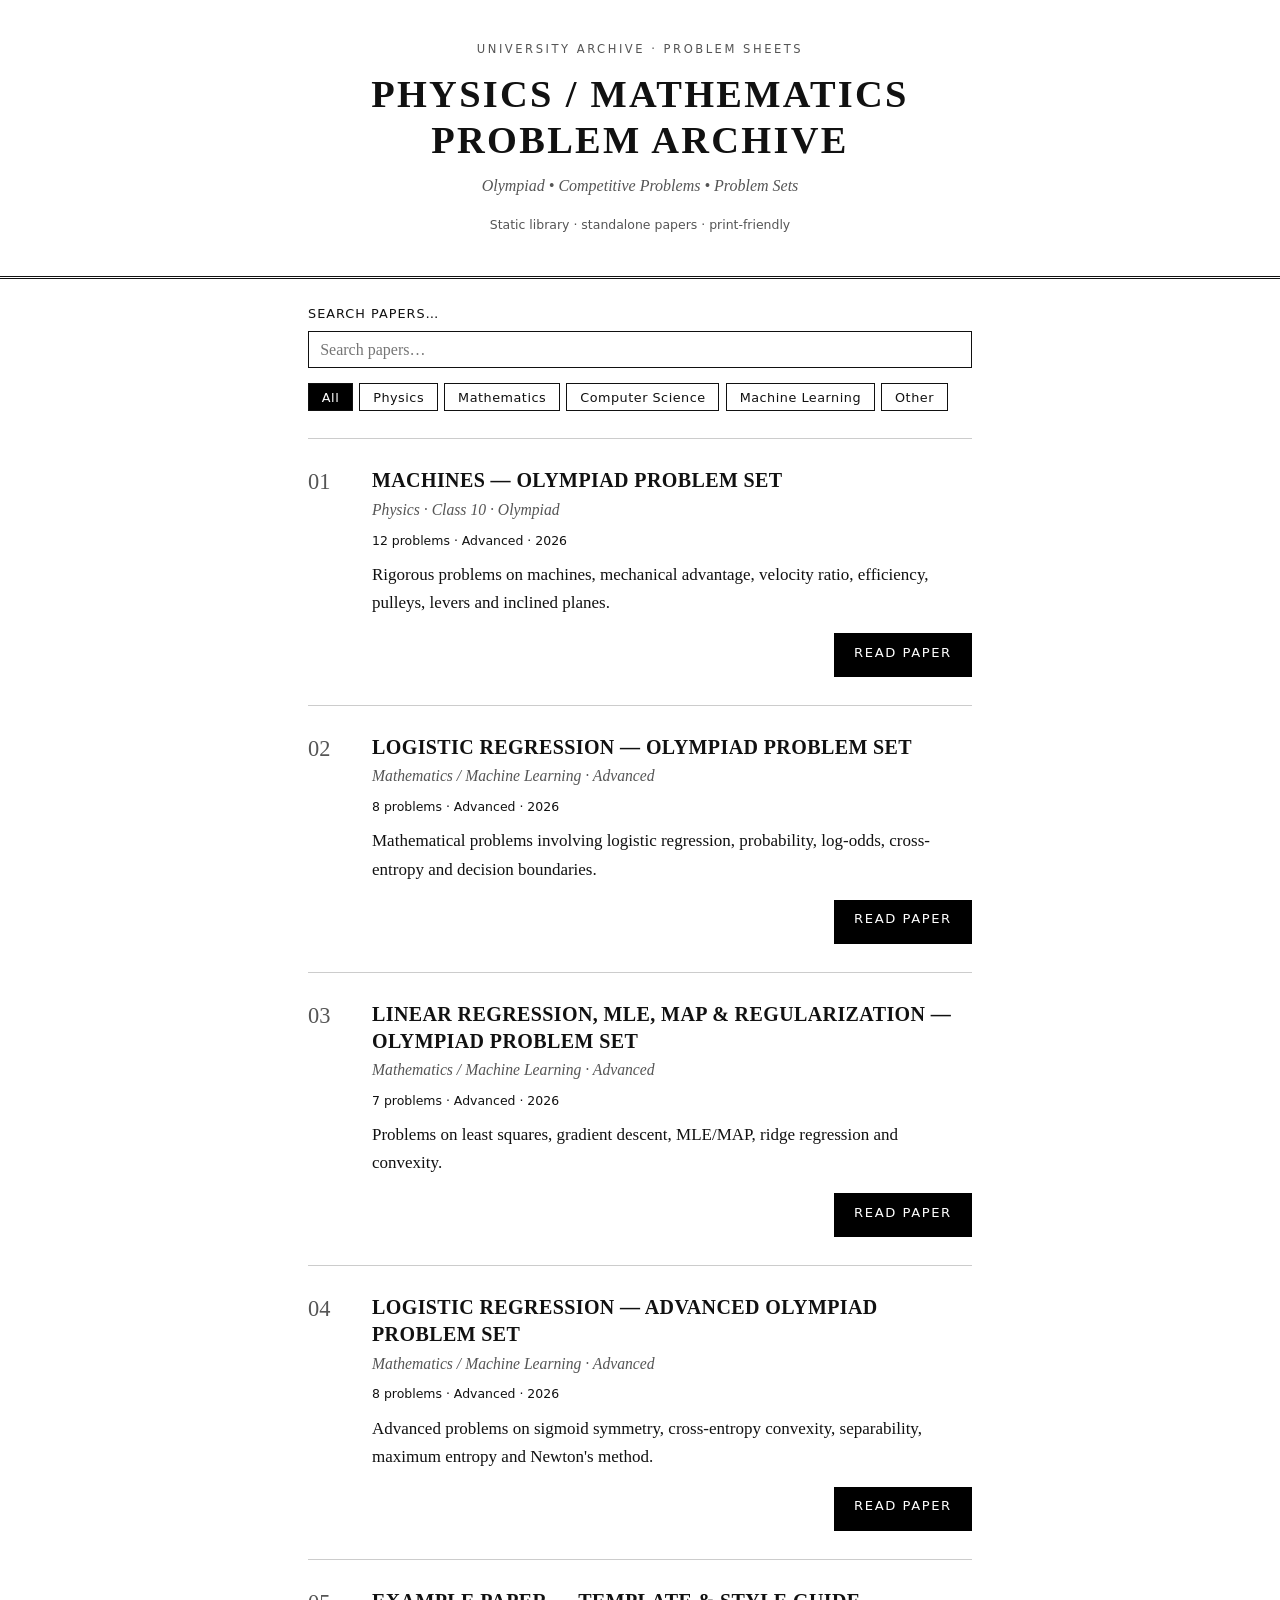
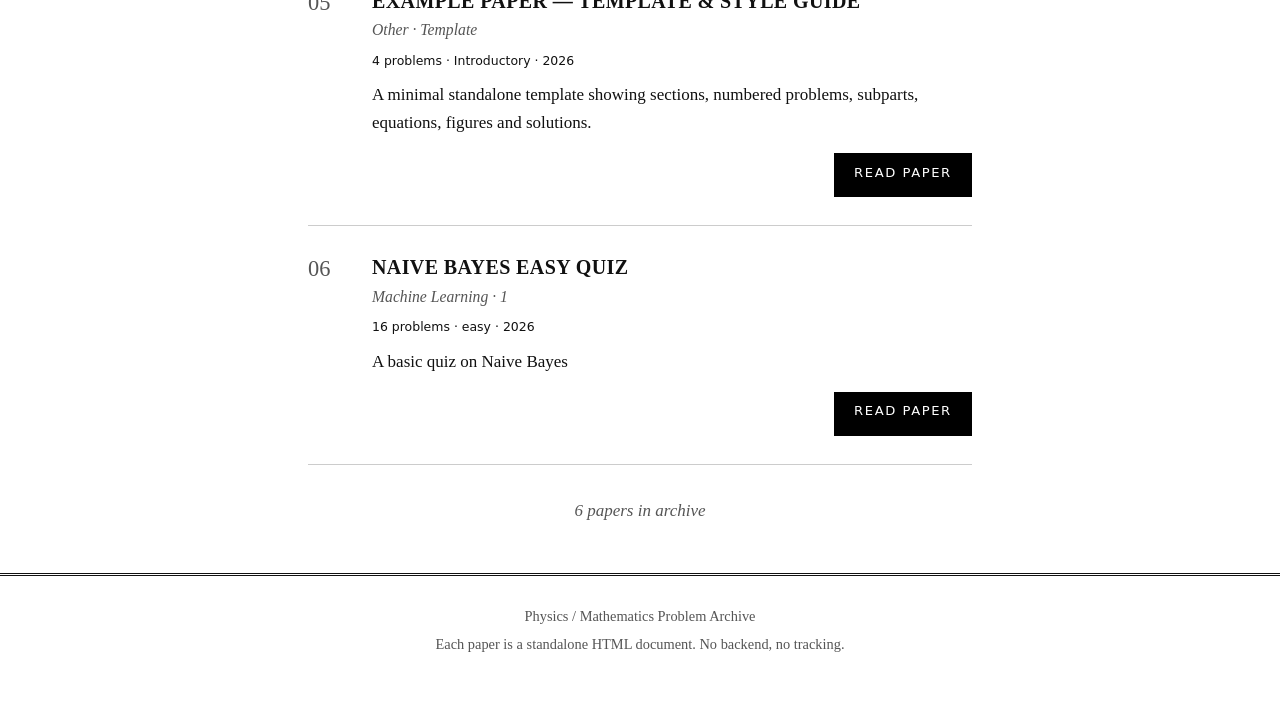
==== index.html @ 0d59bd81 "adding files" ====
<!DOCTYPE html>
<html lang="en">
<head>
  <meta charset="utf-8">
  <meta name="viewport" content="width=device-width, initial-scale=1">
  <title>Physics / Mathematics Problem Archive</title>
  <meta name="description" content="A static archive of olympiad and competitive problem sets in physics and mathematics.">
  <link rel="stylesheet" href="assets/css/shared.css">
</head>
<body>
  <a class="skip-link" href="#catalogue-heading">Skip to paper catalogue</a>

  <header class="archive-header">
    <p class="archive-kicker">University Archive &middot; Problem Sheets</p>
    <h1 class="archive-title">Physics / Mathematics<br>Problem Archive</h1>
    <p class="archive-subtitle">Olympiad &bull; Competitive Problems &bull; Problem Sets</p>
    <p class="archive-meta">Static library &middot; standalone papers &middot; print-friendly</p>
  </header>

  <main class="archive-main">
    <section class="controls" aria-labelledby="catalogue-heading">
      <h2 id="catalogue-heading" style="position:absolute;left:-9999px;width:1px;height:1px;overflow:hidden;">Paper catalogue</h2>
      <label for="search">Search papers&hellip;</label>
      <div class="search-row">
        <input type="search" id="search" name="search"
               placeholder="Search papers&hellip;"
               autocomplete="off"
               aria-describedby="archive-count">
      </div>
      <ul class="filters" id="filters" aria-label="Filter by subject">
        <!-- Filter buttons are generated by assets/js/archive.js -->
        <li><button type="button" aria-pressed="true">All</button></li>
      </ul>
    </section>

    <ol class="catalogue" id="catalogue" aria-live="polite">
      <!-- Paper entries are generated by assets/js/archive.js from the
           PAPER DATABASE array below. Do not hand-write entries here. -->
    </ol>

    <p class="no-results" id="no-results" hidden>No papers match your search.</p>
    <p class="archive-count" id="archive-count" role="status"></p>
  </main>

  <footer class="archive-footer">
    <p>Physics / Mathematics Problem Archive</p>
    <p>Each paper is a standalone HTML document. No backend, no tracking.</p>
  </footer>

  <!-- ================================================================
       PAPER DATABASE
       Add new papers here. Three steps:
         1. Create papers/your_paper.html (standalone document).
         2. Put it inside /papers/.
         3. Add one object below.
       `file` must be a RELATIVE path (no leading slash) so the site
       works under a GitHub Pages subpath like user.github.io/repo/.
       ================================================================ -->
  <script>
    const papers = [
      {
        title: "Machines \u2014 Olympiad Problem Set",
        file: "papers/machines_olympiad.html",
        category: "Physics",
        level: "Class 10 \u00B7 Olympiad",
        difficulty: "Advanced",
        problems: 12,
        year: "2026",
        description: "Rigorous problems on machines, mechanical advantage, velocity ratio, efficiency, pulleys, levers and inclined planes."
      },
      {
        title: "Logistic Regression \u2014 Olympiad Problem Set",
        file: "papers/logistic_regression.html",
        category: "Mathematics / Machine Learning",
        level: "Advanced",
        difficulty: "Advanced",
        problems: 8,
        year: "2026",
        description: "Mathematical problems involving logistic regression, probability, log-odds, cross-entropy and decision boundaries."
      },
      {
        title: "Linear Regression, MLE, MAP & Regularization — Olympiad Problem Set",
        file: "papers/linear_regression_advanced.html",
        category: "Mathematics / Machine Learning",
        level: "Advanced",
        difficulty: "Advanced",
        problems: 7,
        year: "2026",
        description: "Problems on least squares, gradient descent, MLE/MAP, ridge regression and convexity."
      },
      {
        title: "Logistic Regression — Advanced Olympiad Problem Set",
        file: "papers/logistic_regression_advanced.html",
        category: "Mathematics / Machine Learning",
        level: "Advanced",
        difficulty: "Advanced",
        problems: 8,
        year: "2026",
        description: "Advanced problems on sigmoid symmetry, cross-entropy convexity, separability, maximum entropy and Newton's method."
      },
      {
        title: "Example Paper \u2014 Template & Style Guide",
        file: "papers/example_paper.html",
        category: "Other",
        level: "Template",
        difficulty: "Introductory",
        problems: 4,
        year: "2026",
        description: "A minimal standalone template showing sections, numbered problems, subparts, equations, figures and solutions."
      },
      {
        title: "Naive Bayes Easy Quiz",
        file: "papers/naive_bayes_quiz.html",
        category: "Machine Learning",
        level: "1",
        difficulty: "easy",
        problems: 16,
        year: "2026",
        description: "A basic quiz on Naive Bayes"
      }
];
  </script>
  <script src="assets/js/archive.js"></script>
</body>
</html>
---- assets/css/shared.css ----
/* ==========================================================================
   shared.css — Problem Archive
   Plain black-and-white academic theme. No frameworks.
   Used by index.html (library) and optionally by papers/*.html.
   Papers in /papers/ are fully standalone (embedded styles) so this file
   is NOT required for them to render. It is the single stylesheet for the
   homepage / archive chrome.
   All paths that reference this file must be relative (GitHub Pages subpath
   safe). e.g. from index.html:  assets/css/shared.css
              from papers/x.html: ../assets/css/shared.css (optional)
   ========================================================================== */

:root {
  --ink: #111;
  --paper: #fff;
  --muted: #555;
  --rule: #111;
  --hairline: #ccc;
  --focus: #000;
  --max-width: 44rem;
  --serif: "Latin Modern Roman", "Computer Modern", "CMU Serif",
           "STIX Two Text", "TeX Gyre Termes", "Times New Roman", Times, serif;
  --sans: "Latin Modern Sans", "Computer Modern Sans", system-ui, -apple-system,
          "Segoe UI", Helvetica, Arial, sans-serif;
}

*, *::before, *::after { box-sizing: border-box; }

html {
  -webkit-text-size-adjust: 100%;
  text-size-adjust: 100%;
}

body {
  margin: 0;
  background: var(--paper);
  color: var(--ink);
  font-family: var(--serif);
  font-size: 1.0625rem;
  line-height: 1.65;
}

/* Skip link */
.skip-link {
  position: absolute;
  left: 0.5rem;
  top: -3rem;
  background: #000;
  color: #fff;
  padding: 0.5rem 0.9rem;
  z-index: 100;
  font-family: var(--sans);
  font-size: 0.9rem;
  text-decoration: none;
  transition: top 0.15s ease;
}
.skip-link:focus { top: 0.5rem; color: #fff; }

/* Focus visibility everywhere */
a:focus-visible,
button:focus-visible,
input:focus-visible {
  outline: 2px solid var(--focus);
  outline-offset: 2px;
}

/* ---------- Archive masthead ---------- */
.archive-header {
  border-bottom: 3px double var(--rule);
  padding: 2.5rem 1.25rem 1.75rem;
  text-align: center;
}
.archive-kicker {
  font-family: var(--sans);
  font-size: 0.72rem;
  letter-spacing: 0.22em;
  text-transform: uppercase;
  color: var(--muted);
  margin: 0 0 0.75rem;
}
.archive-title {
  font-size: clamp(1.6rem, 4.5vw, 2.4rem);
  font-weight: 700;
  letter-spacing: 0.06em;
  margin: 0;
  line-height: 1.2;
  text-transform: uppercase;
}
.archive-subtitle {
  margin: 0.6rem 0 0;
  font-style: italic;
  color: var(--muted);
  font-size: 1rem;
}
.archive-meta {
  margin-top: 1rem;
  font-family: var(--sans);
  font-size: 0.78rem;
  color: var(--muted);
}

/* ---------- Layout ---------- */
.archive-main {
  max-width: var(--max-width);
  margin: 0 auto;
  padding: 0 1.25rem 3rem;
}

.controls {
  padding: 1.5rem 0 0.5rem;
  border-bottom: 1px solid var(--hairline);
}

.controls label {
  font-family: var(--sans);
  font-size: 0.8rem;
  letter-spacing: 0.08em;
  text-transform: uppercase;
  display: block;
  margin-bottom: 0.4rem;
}

.search-row { display: flex; gap: 0.6rem; }

input[type="search"] {
  flex: 1;
  font-family: var(--serif);
  font-size: 1rem;
  padding: 0.55rem 0.7rem;
  border: 1px solid var(--ink);
  border-radius: 0; /* avoid glassy rounded look */
  background: #fff;
  color: var(--ink);
  min-width: 0;
}

.filters {
  display: flex;
  flex-wrap: wrap;
  gap: 0.4rem;
  margin: 0.9rem 0 1.2rem;
  padding: 0;
  list-style: none;
}
.filters button {
  font-family: var(--sans);
  font-size: 0.8rem;
  letter-spacing: 0.04em;
  background: #fff;
  color: var(--ink);
  border: 1px solid var(--ink);
  border-radius: 0;
  padding: 0.35rem 0.8rem;
  cursor: pointer;
}
.filters button[aria-pressed="true"] {
  background: #000;
  color: #fff;
}
.filters button:hover { background: #eee; }
.filters button[aria-pressed="true"]:hover { background: #000; }

/* ---------- Catalogue ---------- */
.catalogue {
  list-style: none;
  margin: 0;
  padding: 0;
}
.paper-entry {
  padding: 1.75rem 0;
  border-bottom: 1px solid var(--hairline);
  display: grid;
  grid-template-columns: 3rem 1fr;
  gap: 0 1rem;
}
.paper-number {
  font-size: 1.4rem;
  color: var(--muted);
  font-variant-numeric: tabular-nums;
  line-height: 1.3;
}
.paper-title {
  font-size: 1.25rem;
  margin: 0 0 0.15rem;
  line-height: 1.35;
  text-transform: uppercase;
  letter-spacing: 0.02em;
}
.paper-classification {
  font-style: italic;
  color: var(--muted);
  margin: 0 0 0.5rem;
  font-size: 0.98rem;
}
.paper-facts {
  font-family: var(--sans);
  font-size: 0.78rem;
  color: var(--ink);
  margin: 0 0 0.6rem;
}
.paper-desc {
  margin: 0 0 1rem;
  max-width: 36rem;
}
.read-row {
  display: flex;
  justify-content: flex-end;
}
.btn-read {
  display: inline-block;
  font-family: var(--sans);
  font-size: 0.82rem;
  letter-spacing: 0.12em;
  text-transform: uppercase;
  text-decoration: none;
  color: #fff;
  background: #000;
  border: 1px solid #000;
  padding: 0.6rem 1.2rem;
  min-height: 44px;
  line-height: 1.4;
}
.btn-read:hover { background: #333; border-color: #333; }

.archive-count {
  text-align: center;
  font-style: italic;
  color: var(--muted);
  margin: 2rem 0 0;
}
.no-results {
  padding: 2rem 0;
  text-align: center;
  font-style: italic;
}

.archive-footer {
  border-top: 3px double var(--rule);
  text-align: center;
  padding: 1.5rem 1.25rem 2.5rem;
  font-size: 0.9rem;
  color: var(--muted);
}
.archive-footer p { margin: 0.3rem 0; }
.archive-footer a { color: var(--ink); }

/* ---------- Generic paper-sheet styles (optional reuse) ---------- */
/* Individual papers embed their own copy so they stay standalone. */
.sheet {
  max-width: var(--max-width);
  margin: 0 auto;
  padding: 0 1.25rem 4rem;
}
.topnav {
  font-family: var(--sans);
  font-size: 0.82rem;
  padding: 0.9rem 1.25rem;
  border-bottom: 1px solid var(--hairline);
  max-width: var(--max-width);
  margin: 0 auto;
  display: flex;
  justify-content: space-between;
  gap: 1rem;
}
.topnav a { color: var(--ink); }

/* ---------- Responsive ---------- */
@media (max-width: 560px) {
  body { font-size: 1rem; }
  .paper-entry { grid-template-columns: 1fr; }
  .paper-number { margin-bottom: 0.25rem; font-size: 1rem; }
  .read-row { justify-content: stretch; }
  .btn-read {
    display: block;
    width: 100%;
    text-align: center;
  }
}

/* Equations must not break layout on small screens */
mjx-container[jax="CHTML"][display="true"] {
  overflow-x: auto;
  overflow-y: hidden;
  max-width: 100%;
}

/* Print: clean paper output */
@media print {
  .archive-header, .controls, .filters, .read-row, .archive-footer { display: none; }
  body { font-size: 11pt; }
}
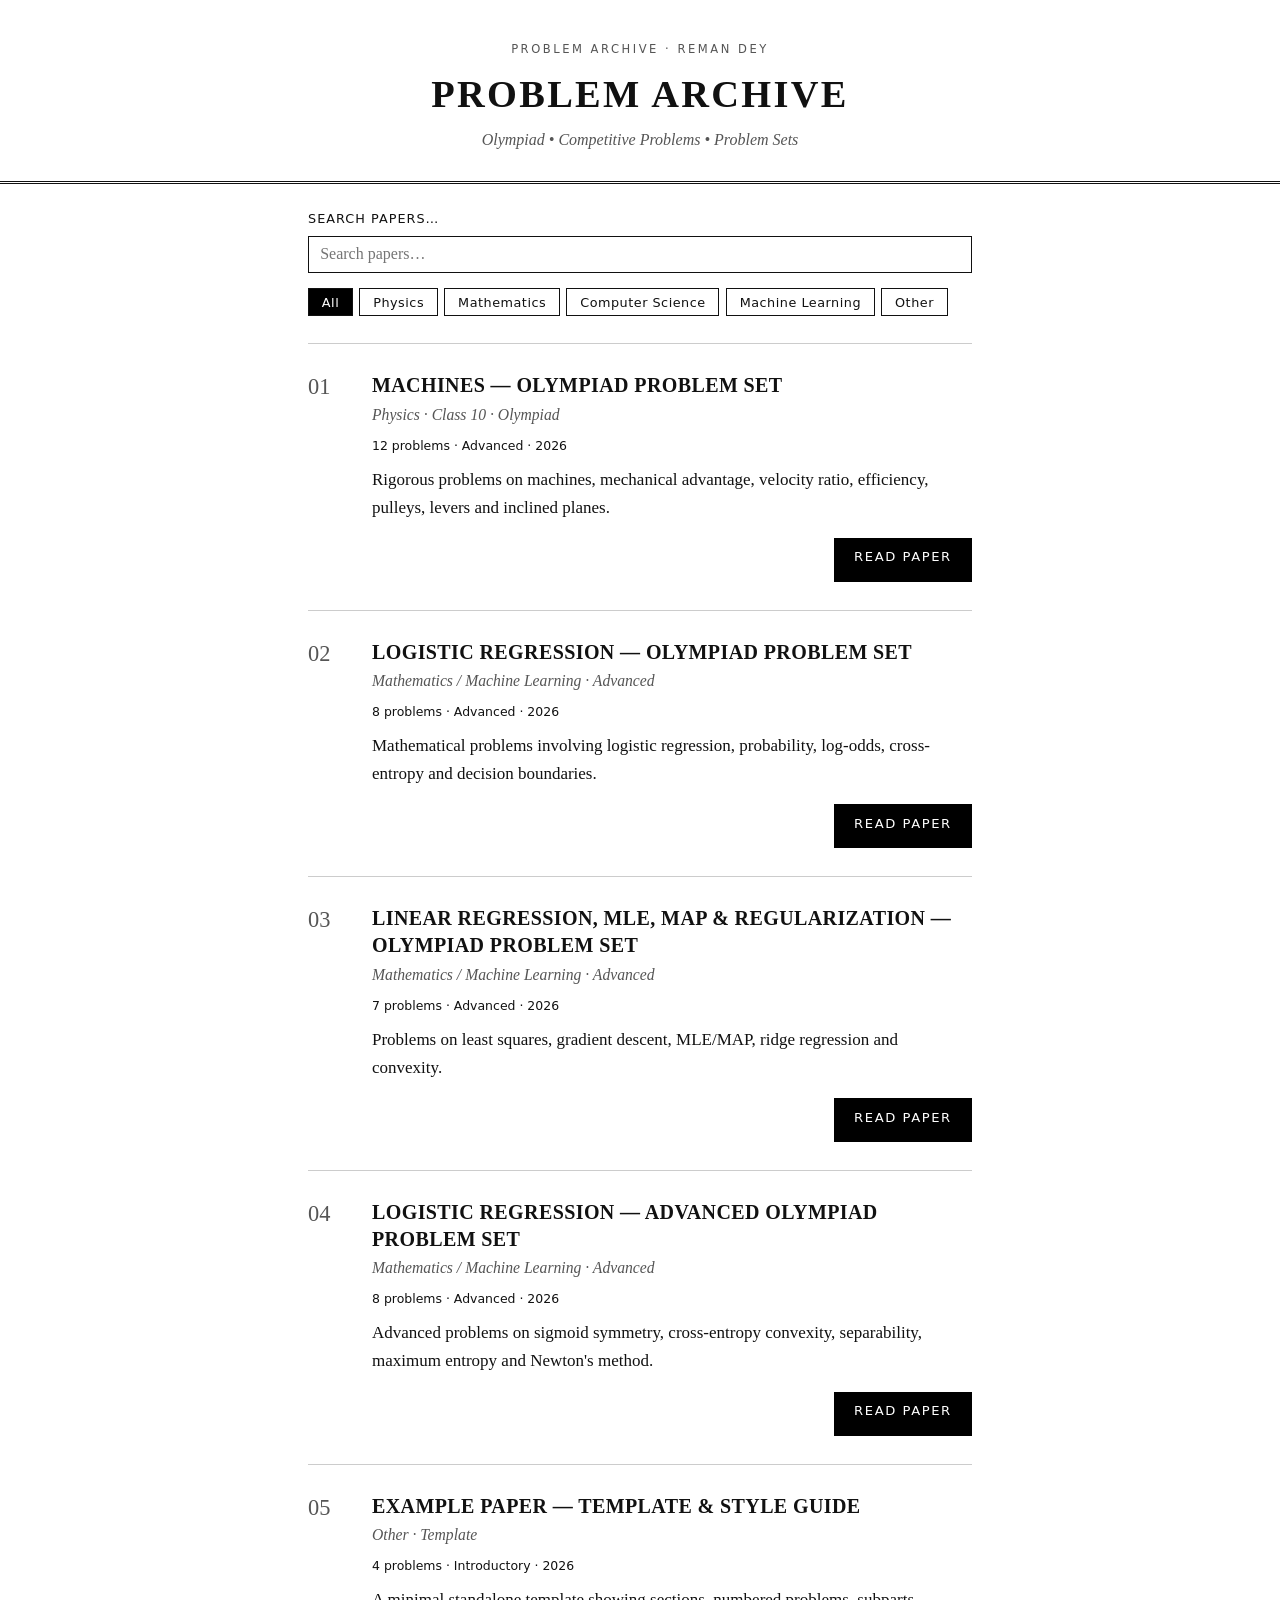
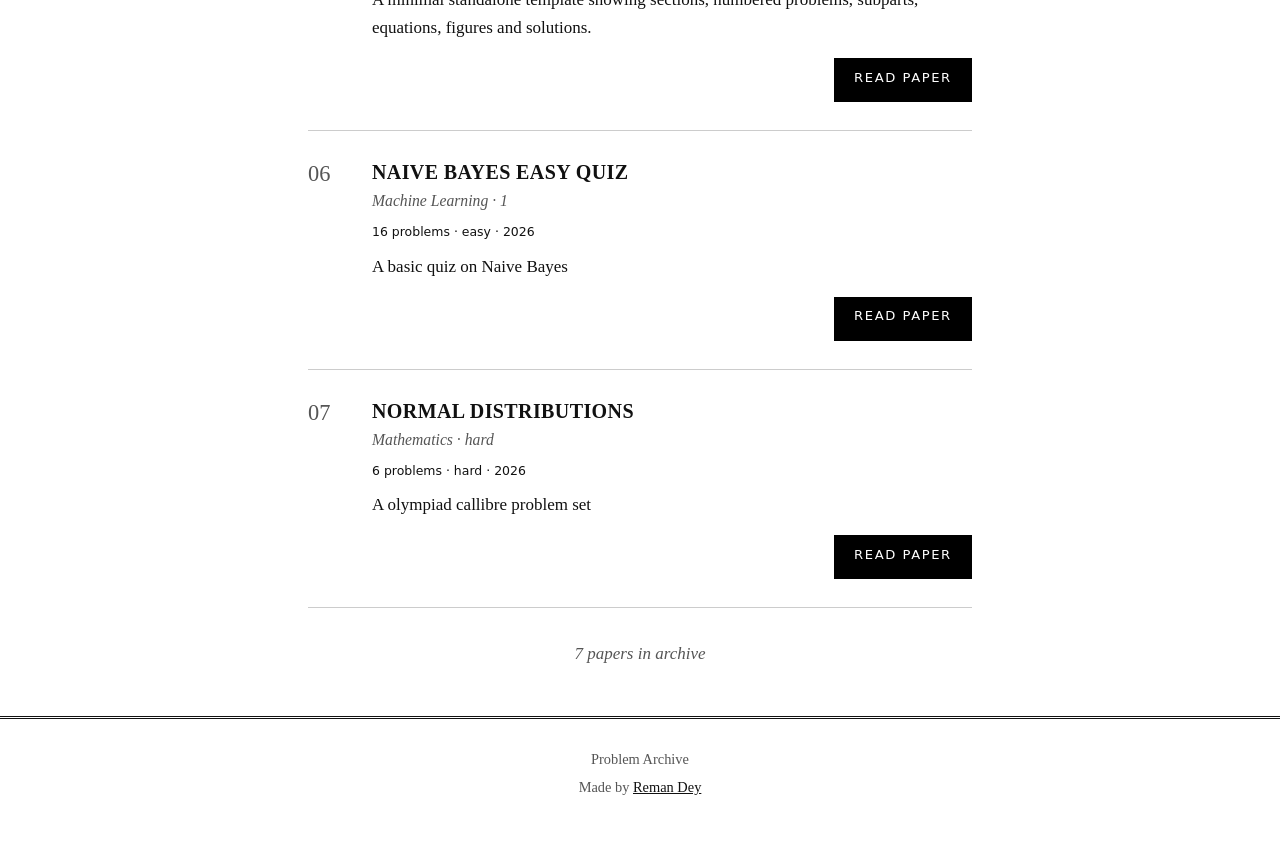
==== commit 36f38e4a: "adding another paper" ====
--- a/index.html
+++ b/index.html
@@ -3,7 +3,7 @@
 <head>
   <meta charset="utf-8">
   <meta name="viewport" content="width=device-width, initial-scale=1">
-  <title>Physics / Mathematics Problem Archive</title>
+  <title>Problem Archive</title>
   <meta name="description" content="A static archive of olympiad and competitive problem sets in physics and mathematics.">
   <link rel="stylesheet" href="assets/css/shared.css">
 </head>
@@ -11,10 +11,10 @@
   <a class="skip-link" href="#catalogue-heading">Skip to paper catalogue</a>
 
   <header class="archive-header">
-    <p class="archive-kicker">University Archive &middot; Problem Sheets</p>
-    <h1 class="archive-title">Physics / Mathematics<br>Problem Archive</h1>
+    <p class="archive-kicker">Problem Archive &middot; Reman Dey</p>
+    <h1 class="archive-title">Problem Archive</h1>
     <p class="archive-subtitle">Olympiad &bull; Competitive Problems &bull; Problem Sets</p>
-    <p class="archive-meta">Static library &middot; standalone papers &middot; print-friendly</p>
+
   </header>
 
   <main class="archive-main">
@@ -28,14 +28,13 @@
                aria-describedby="archive-count">
       </div>
       <ul class="filters" id="filters" aria-label="Filter by subject">
-        <!-- Filter buttons are generated by assets/js/archive.js -->
+  
         <li><button type="button" aria-pressed="true">All</button></li>
       </ul>
     </section>
 
     <ol class="catalogue" id="catalogue" aria-live="polite">
-      <!-- Paper entries are generated by assets/js/archive.js from the
-           PAPER DATABASE array below. Do not hand-write entries here. -->
+
     </ol>
 
     <p class="no-results" id="no-results" hidden>No papers match your search.</p>
@@ -43,19 +42,10 @@
   </main>
 
   <footer class="archive-footer">
-    <p>Physics / Mathematics Problem Archive</p>
-    <p>Each paper is a standalone HTML document. No backend, no tracking.</p>
+    <p>Problem Archive</p>
+    
+    <p>Made by <a href="https://remandey.github.io/my-portfolio/">Reman Dey</a></p>
   </footer>
-
-  <!-- ================================================================
-       PAPER DATABASE
-       Add new papers here. Three steps:
-         1. Create papers/your_paper.html (standalone document).
-         2. Put it inside /papers/.
-         3. Add one object below.
-       `file` must be a RELATIVE path (no leading slash) so the site
-       works under a GitHub Pages subpath like user.github.io/repo/.
-       ================================================================ -->
   <script>
     const papers = [
       {
@@ -117,6 +107,16 @@
         problems: 16,
         year: "2026",
         description: "A basic quiz on Naive Bayes"
+      },
+      {
+        title: "Normal Distributions",
+        file: "papers/normal_distributions.html",
+        category: "Mathematics",
+        level: "hard",
+        difficulty: "hard",
+        problems: 6,
+        year: "2026",
+        description: "A olympiad callibre problem set"
       }
 ];
   </script>
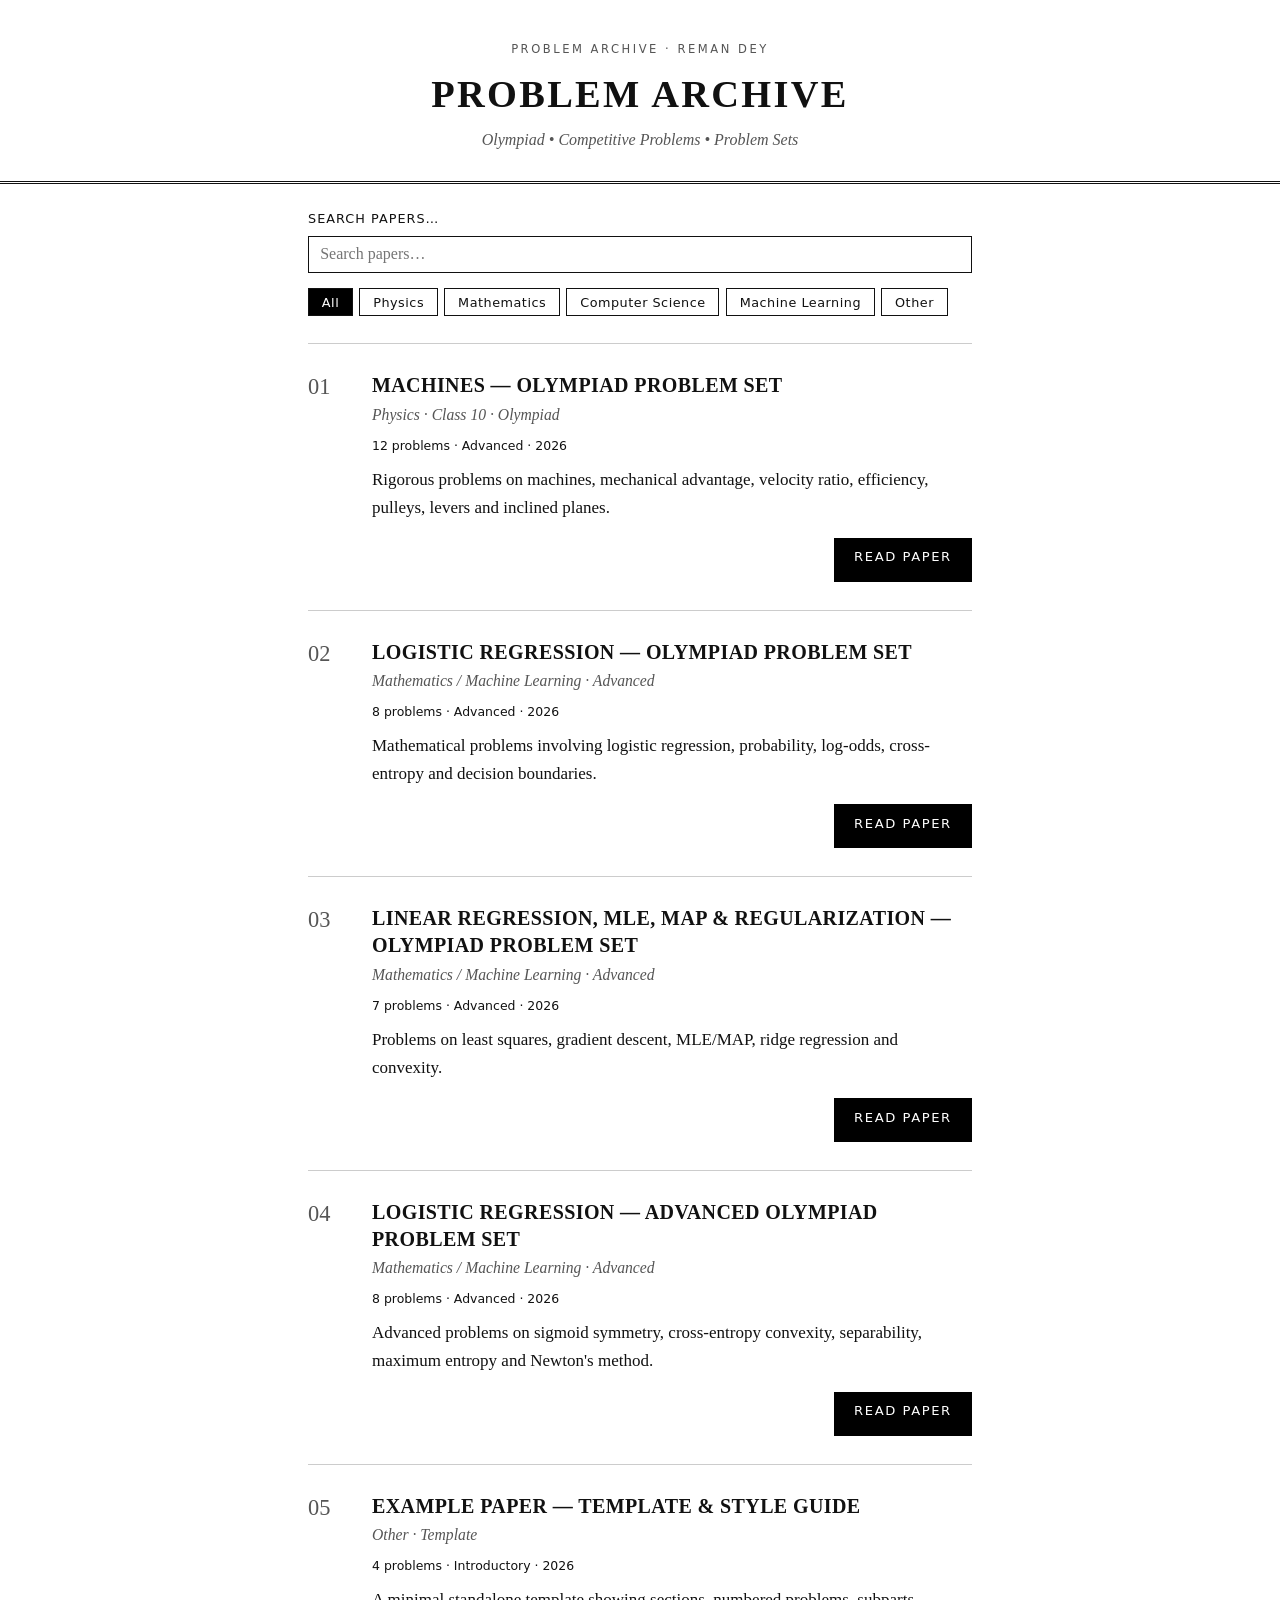
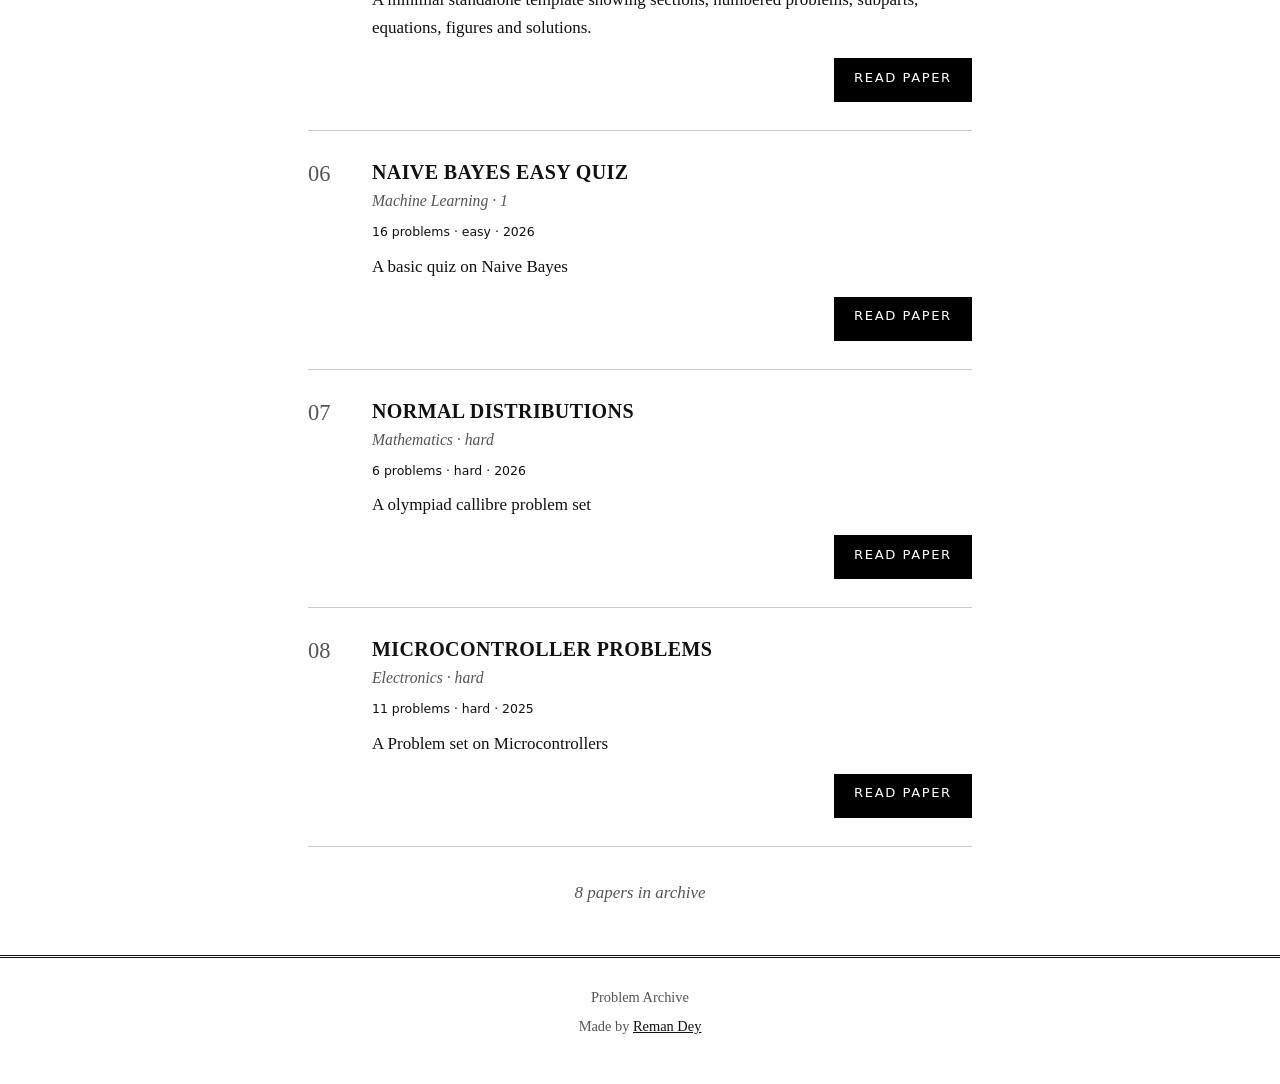
==== commit 575ffd16: "adding microcontrollers quiz" ====
--- a/index.html
+++ b/index.html
@@ -117,6 +117,16 @@
         problems: 6,
         year: "2026",
         description: "A olympiad callibre problem set"
+      },
+      {
+        title: "Microcontroller Problems",
+        file: "papers/microcontrollers.html",
+        category: "Electronics",
+        level: "hard",
+        difficulty: "hard",
+        problems: 11,
+        year: "2025",
+        description: "A Problem set on Microcontrollers"
       }
 ];
   </script>
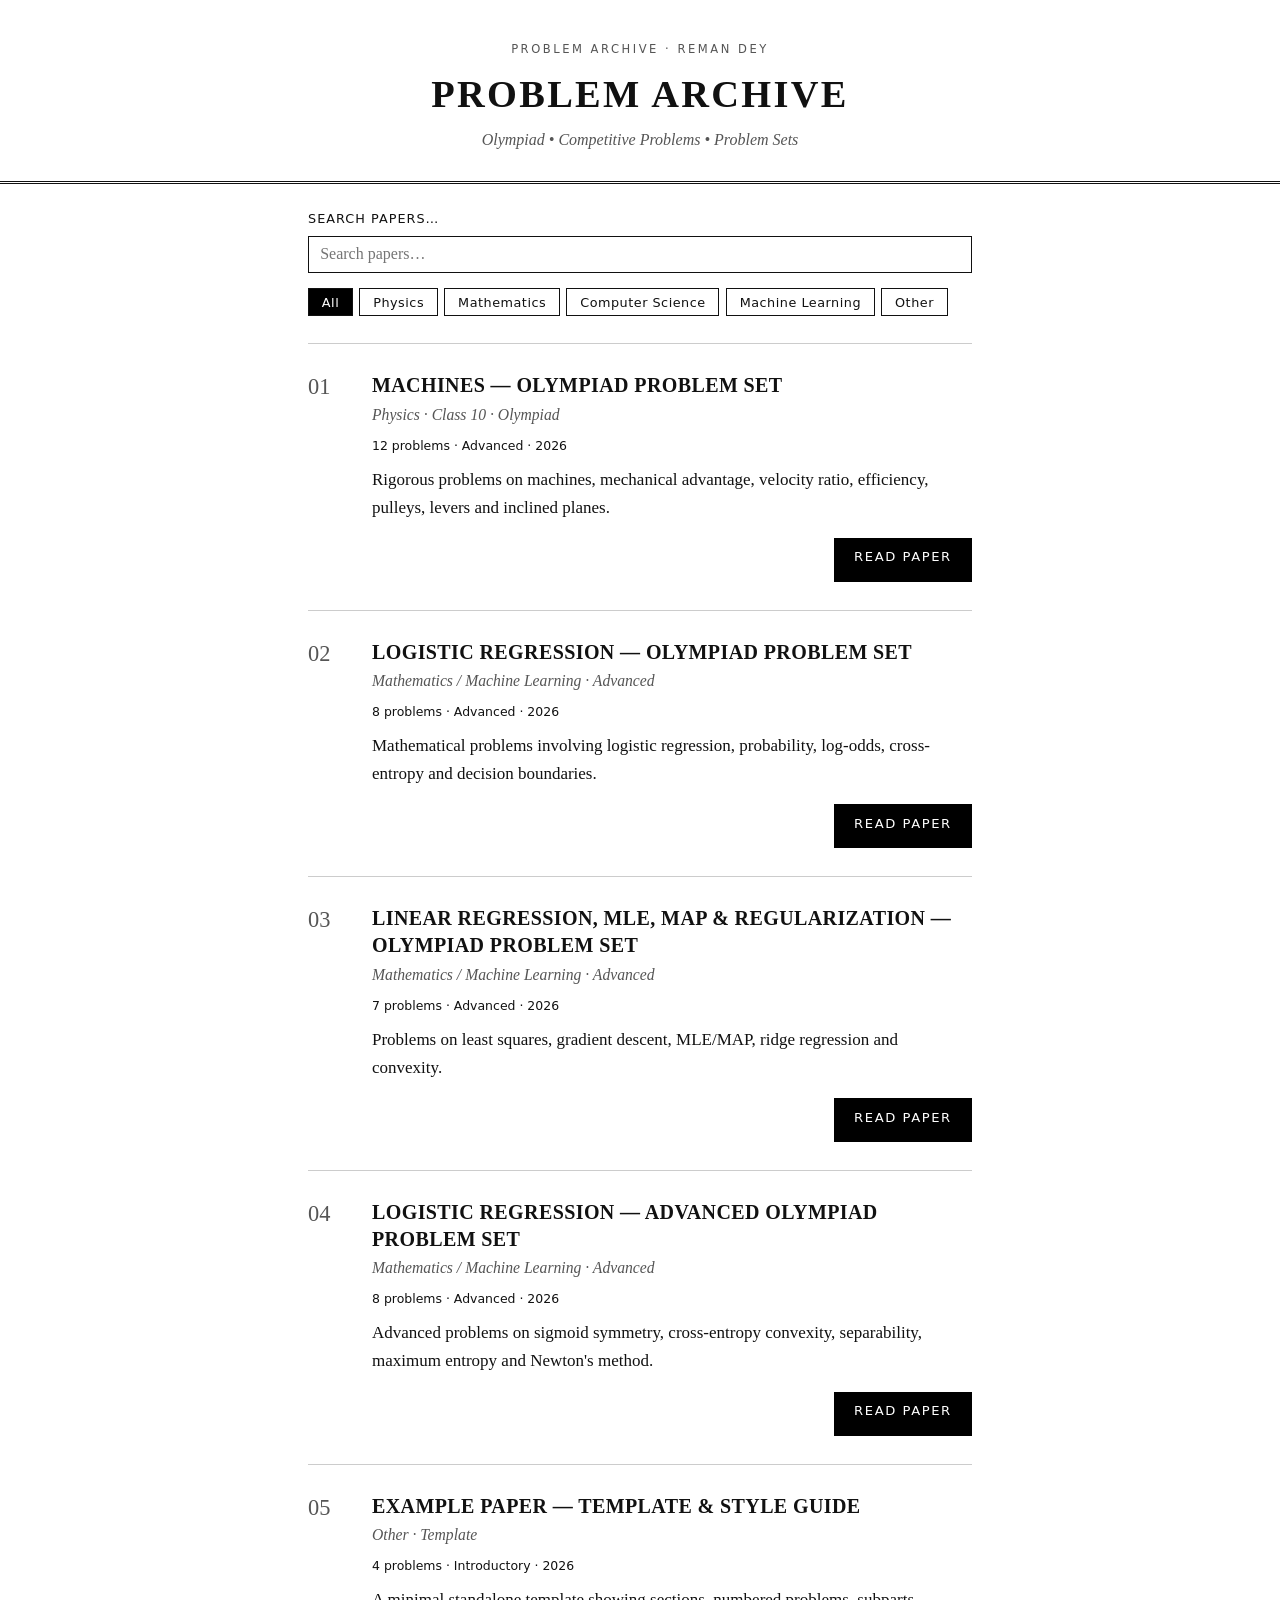
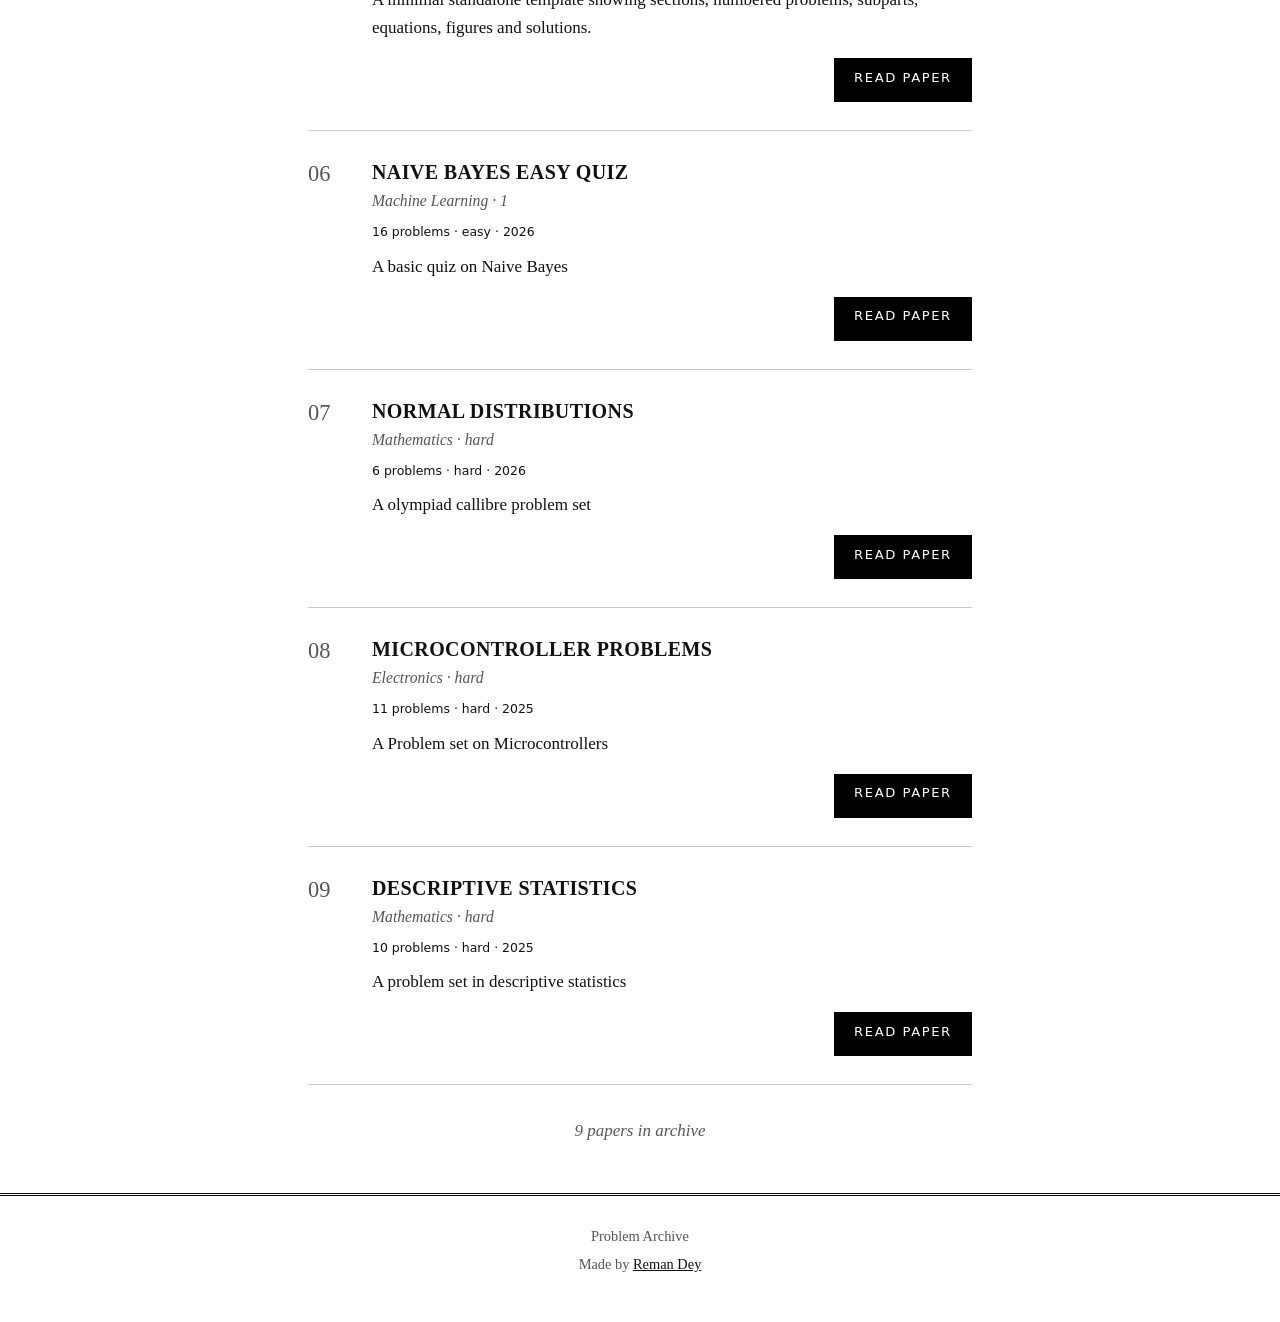
==== commit c6dabe2e: "adding another paper" ====
--- a/index.html
+++ b/index.html
@@ -127,6 +127,16 @@
         problems: 11,
         year: "2025",
         description: "A Problem set on Microcontrollers"
+      },
+      {
+        title: "Descriptive Statistics",
+        file: "papers/descriptive_statistics.html",
+        category: "Mathematics",
+        level: "hard",
+        difficulty: "hard",
+        problems: 10,
+        year: "2025",
+        description: "A problem set in descriptive statistics"
       }
 ];
   </script>
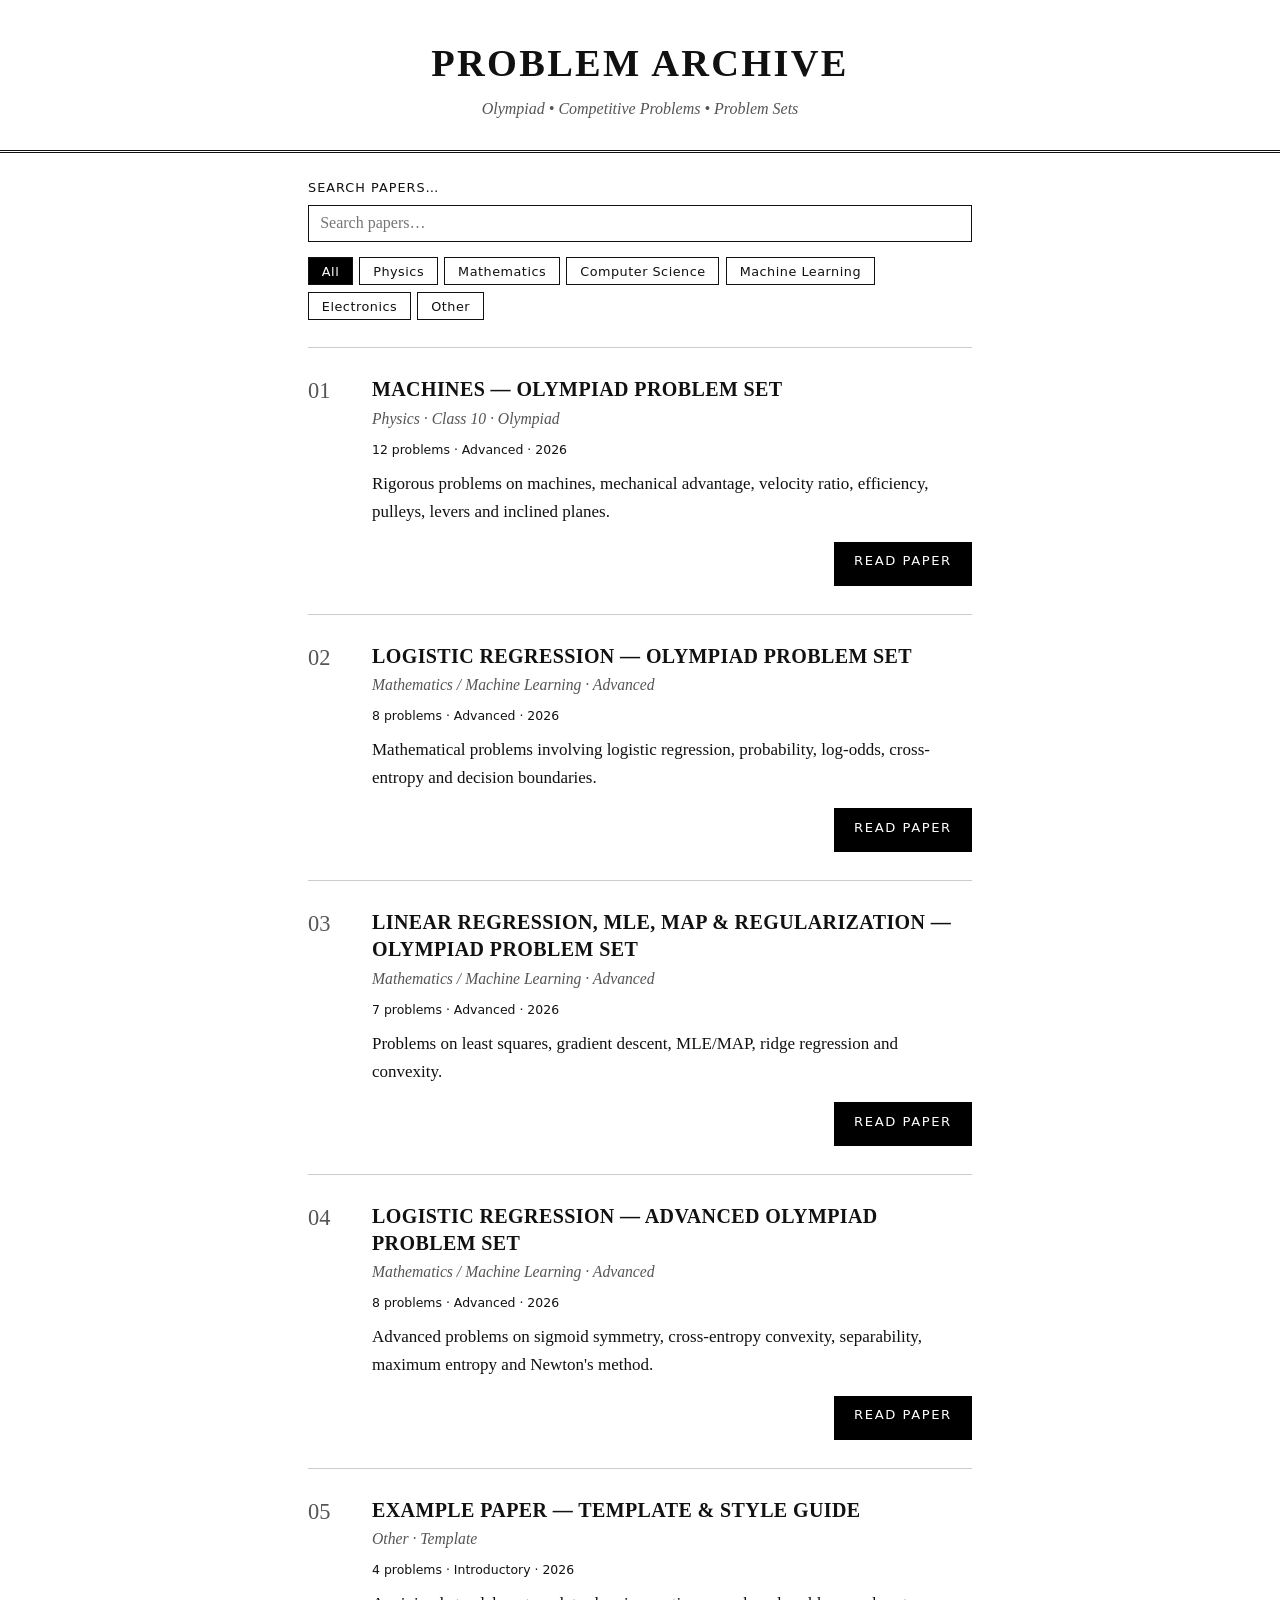
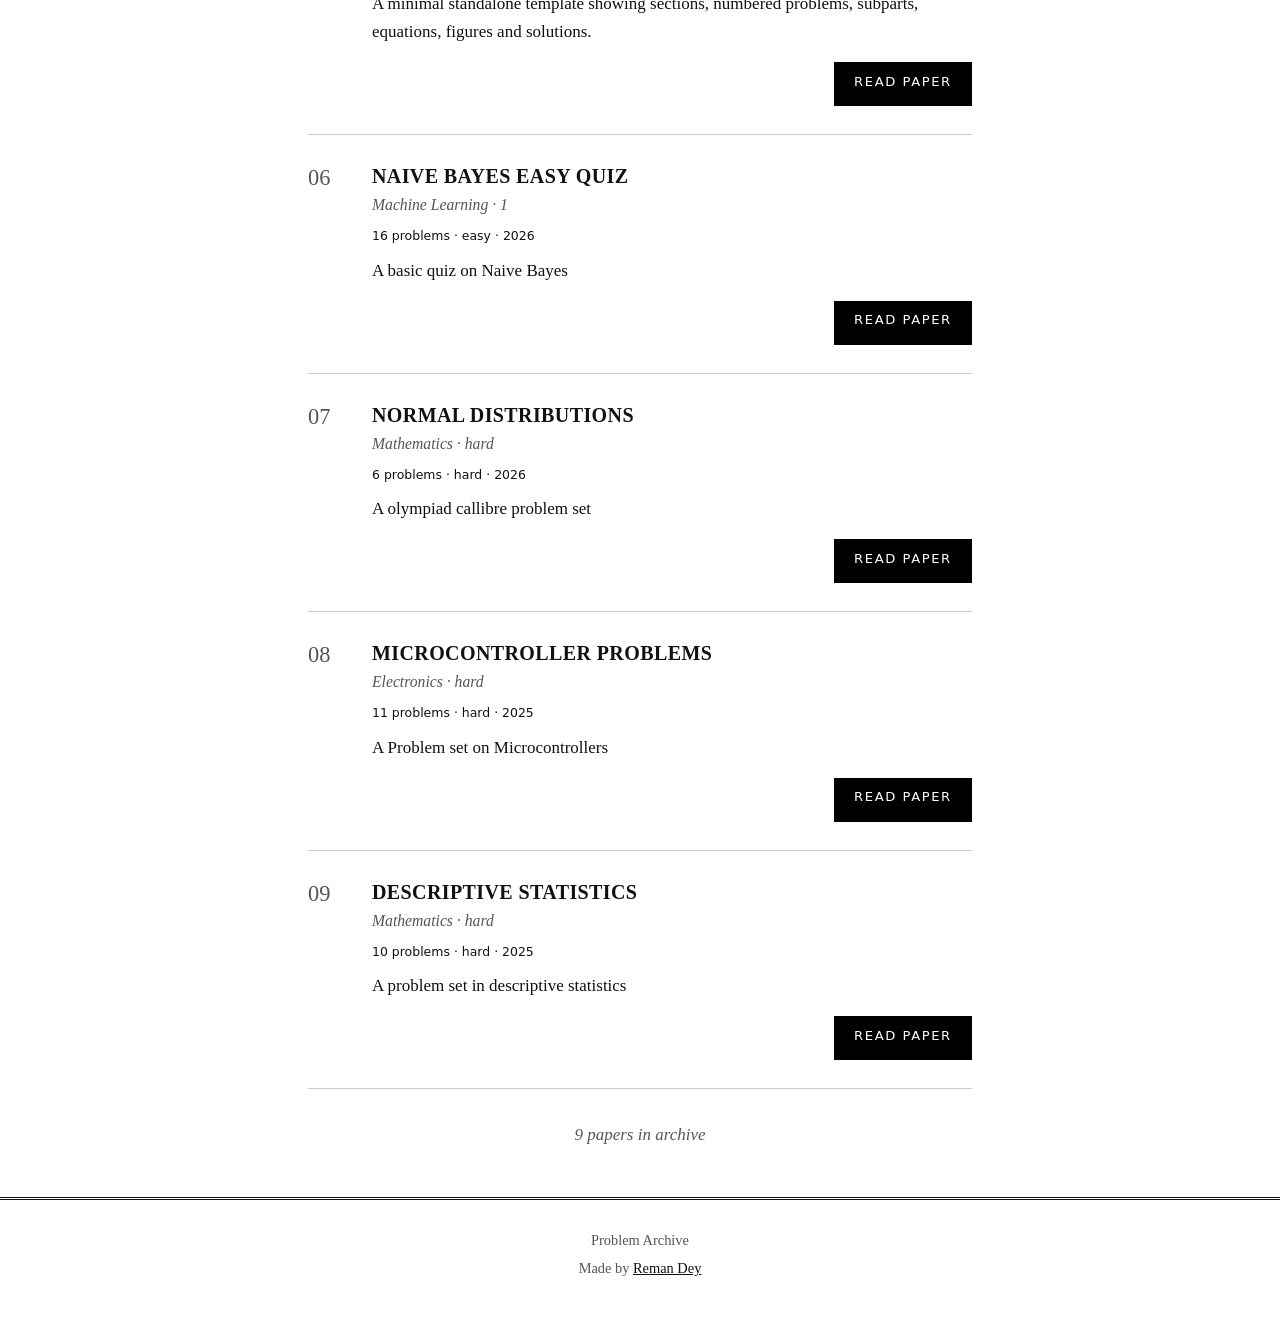
==== commit a0a2e4e7: "adding electronics" ====
--- a/index.html
+++ b/index.html
@@ -11,7 +11,6 @@
   <a class="skip-link" href="#catalogue-heading">Skip to paper catalogue</a>
 
   <header class="archive-header">
-    <p class="archive-kicker">Problem Archive &middot; Reman Dey</p>
     <h1 class="archive-title">Problem Archive</h1>
     <p class="archive-subtitle">Olympiad &bull; Competitive Problems &bull; Problem Sets</p>
 
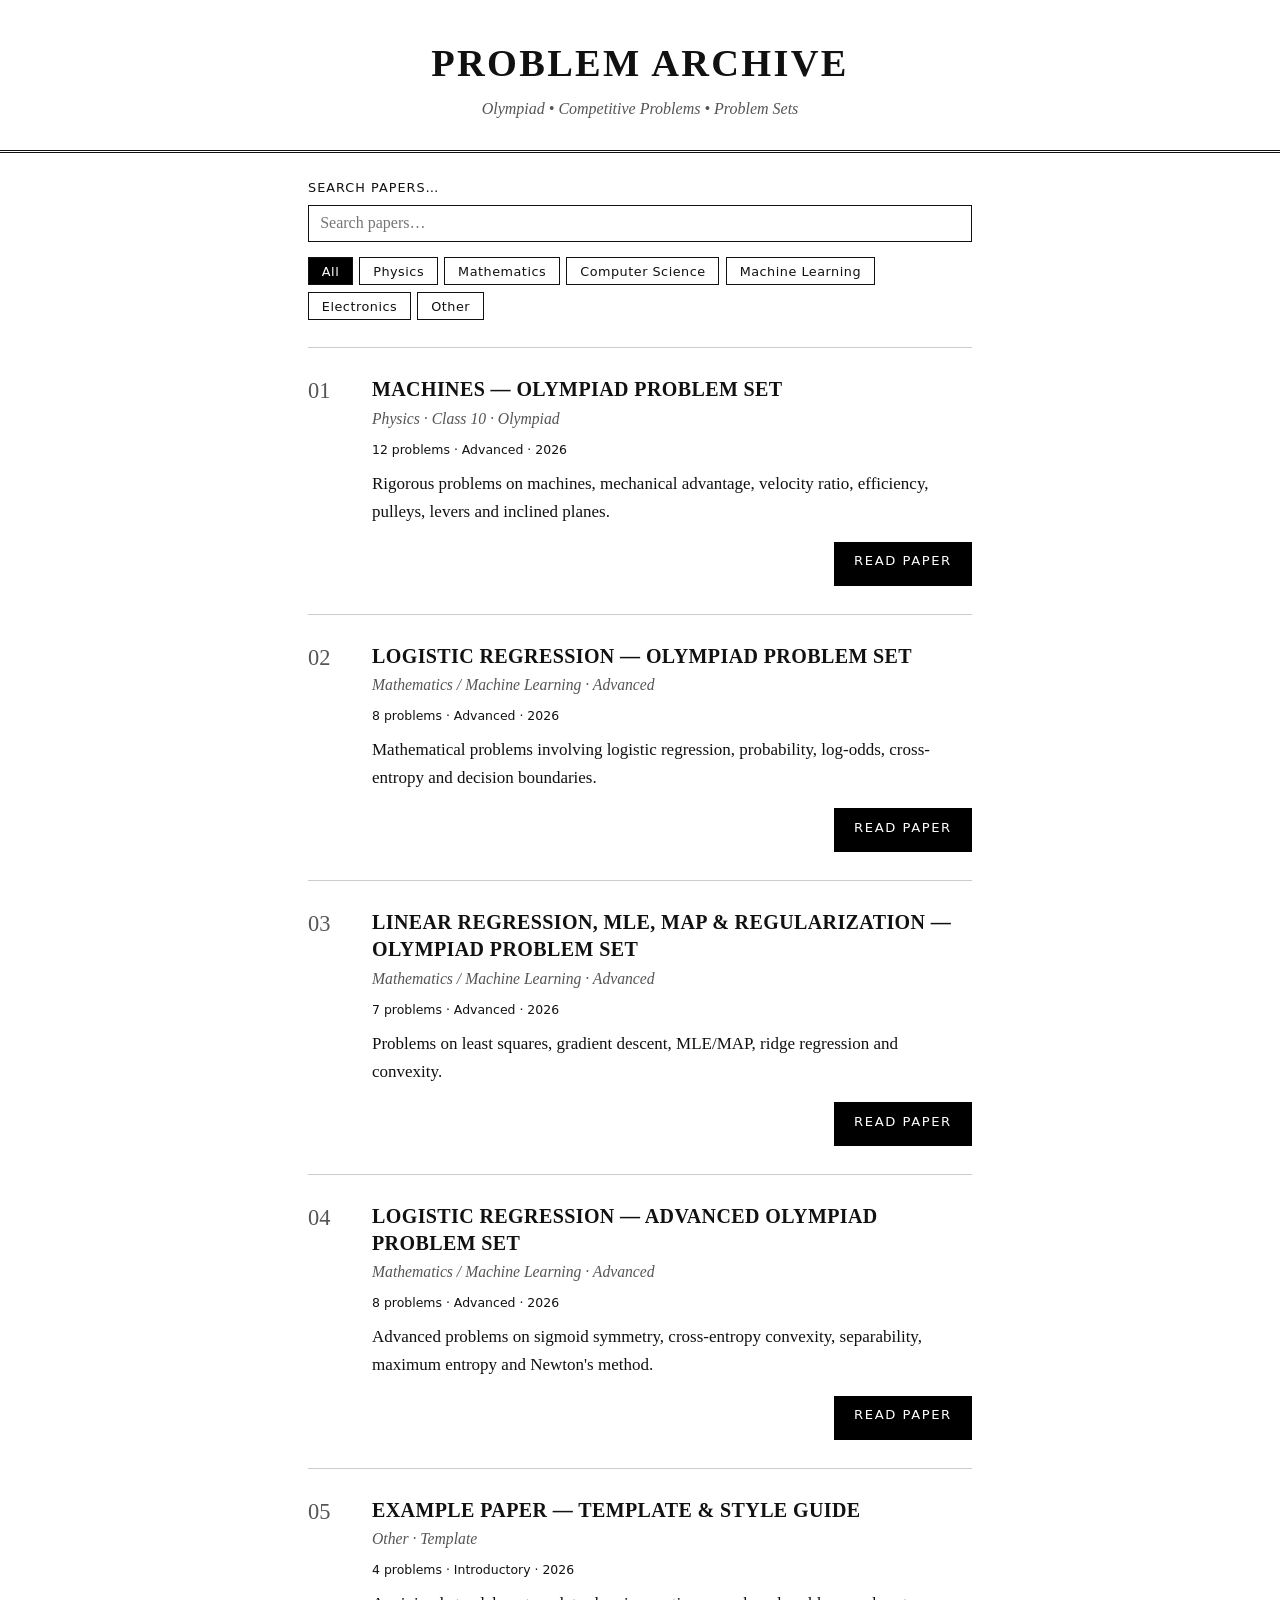
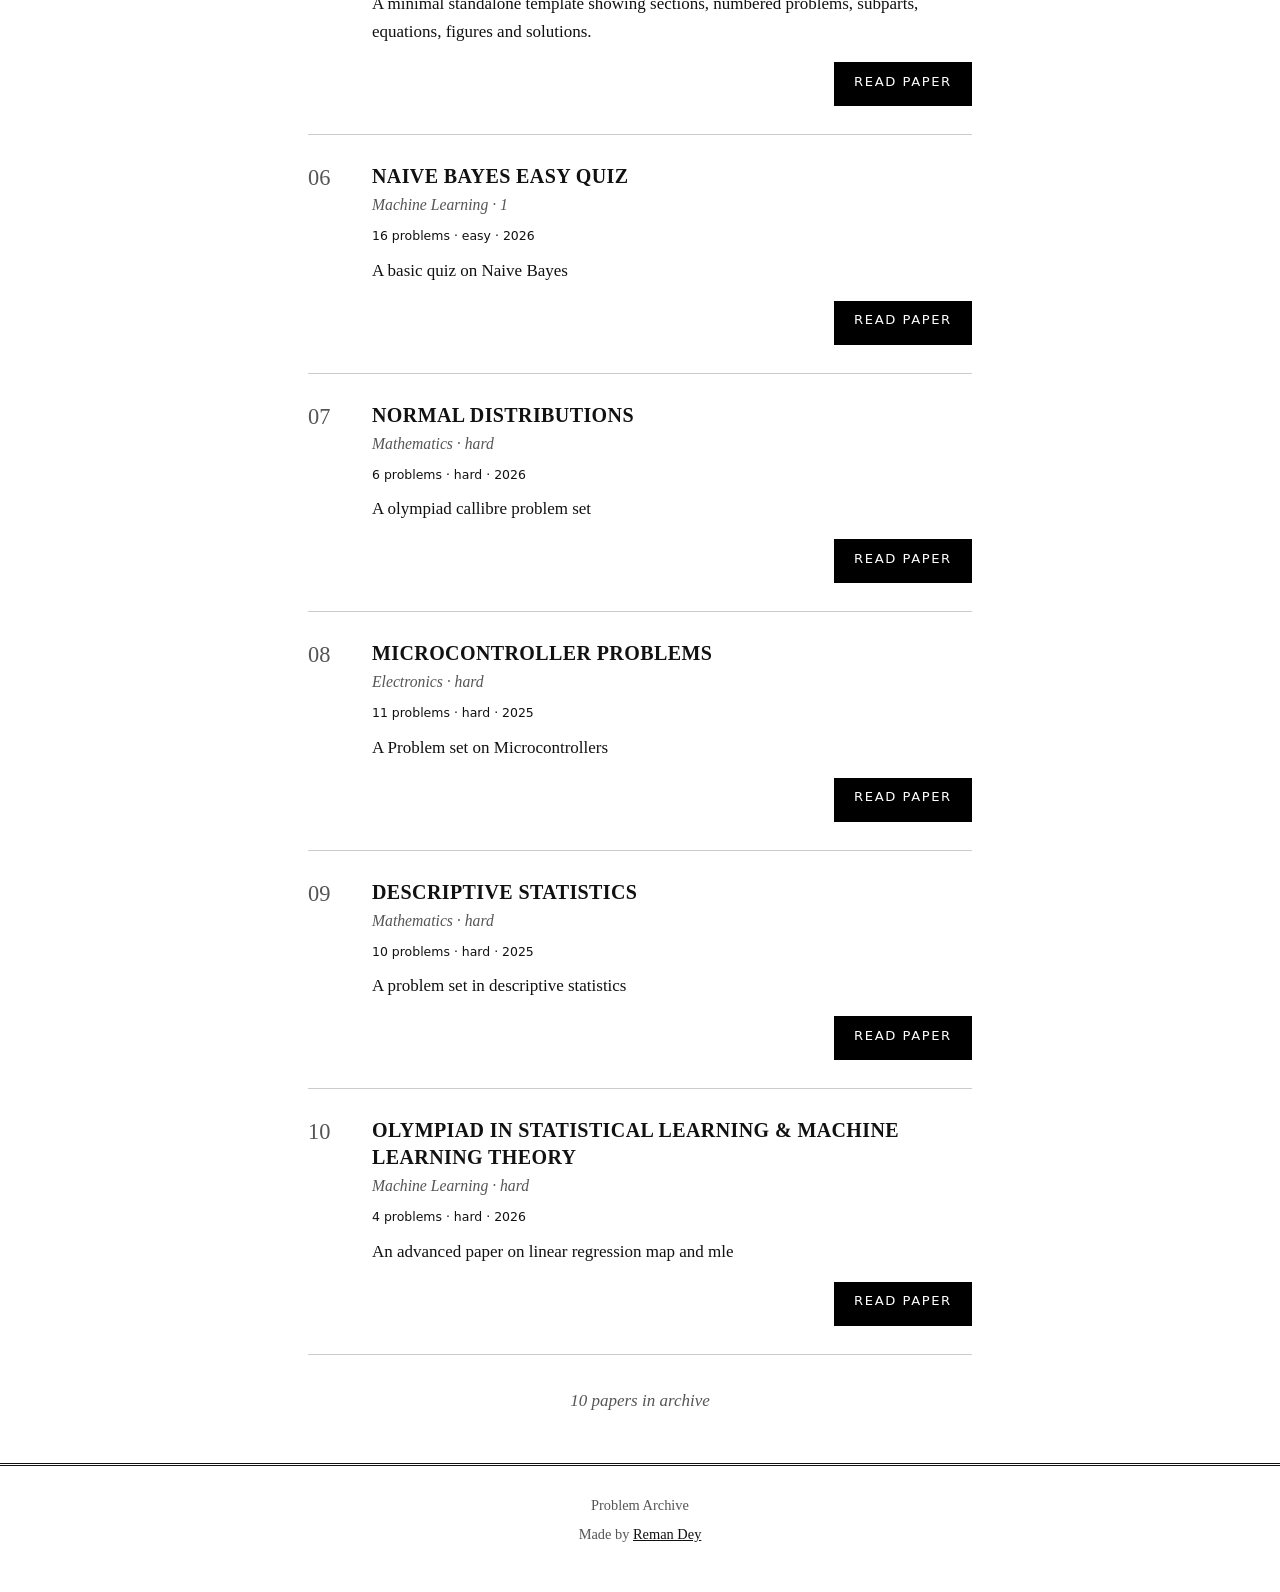
==== commit acd7703b: "adding linear regression paper" ====
--- a/index.html
+++ b/index.html
@@ -136,6 +136,16 @@
         problems: 10,
         year: "2025",
         description: "A problem set in descriptive statistics"
+      },
+      {
+        title: "Olympiad in Statistical Learning & Machine Learning Theory",
+        file: "papers/linear_regression_advanced_olympiad.html",
+        category: "Machine Learning",
+        level: "hard",
+        difficulty: "hard",
+        problems: 4,
+        year: "2026",
+        description: "An advanced paper on linear regression map and mle"
       }
 ];
   </script>
